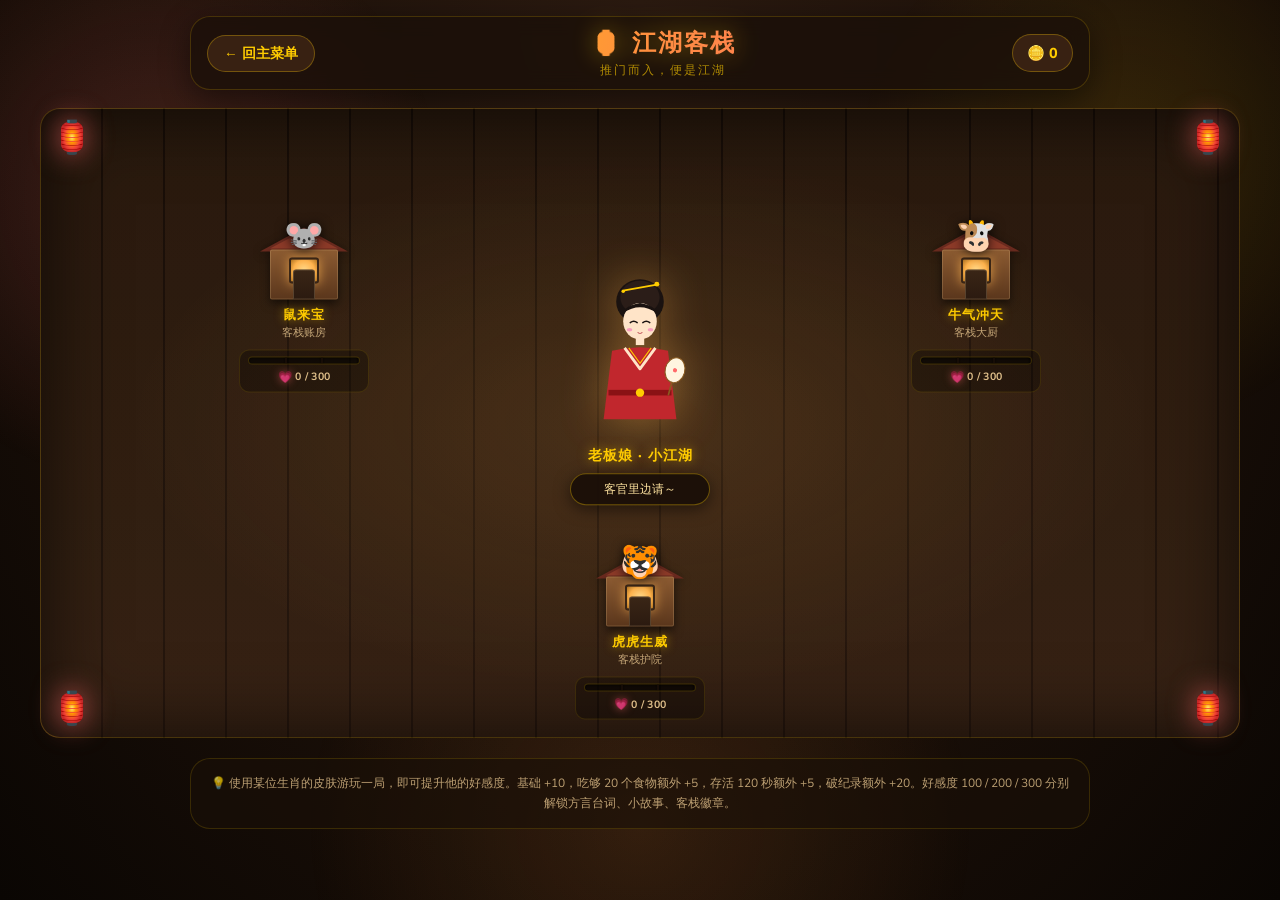
==== inn.html @ 6e3a27a8 "Add files via upload" ====
<!DOCTYPE html>
<html lang="zh-CN">
<head>
<meta charset="UTF-8">
<meta name="viewport" content="width=device-width, initial-scale=1.0, maximum-scale=1.0, user-scalable=no, viewport-fit=cover">
<title>江湖客栈 · 十二生肖闯江湖</title>
<link rel="icon" type="image/png" href="favicon.png">
<link rel="stylesheet" href="inn.css">
</head>
<body>

<!-- ===== 顶部栏 ===== -->
<header class="inn-header">
  <button class="inn-back-btn" id="innBackBtn">← 回主菜单</button>
  <div class="inn-title">
    <h1>🏮 江湖客栈</h1>
    <p>推门而入，便是江湖</p>
  </div>
  <div class="inn-wallet">🪙 <span id="innCoins">0</span></div>
</header>

<!-- ===== 客栈主场景 ===== -->
<main class="inn-scene">

  <!-- 四角灯笼装饰 -->
  <div class="inn-lantern tl">🏮</div>
  <div class="inn-lantern tr">🏮</div>
  <div class="inn-lantern bl">🏮</div>
  <div class="inn-lantern br">🏮</div>

  <!-- 老板娘（居中） -->
  <div class="inn-hostess">
    <svg viewBox="0 0 200 240" class="hostess-svg" aria-hidden="true">
      <!-- 发髻 -->
      <ellipse cx="100" cy="52" rx="34" ry="32" fill="#1a1210"/>
      <ellipse cx="100" cy="46" rx="28" ry="24" fill="#2b1d18"/>
      <!-- 发簪 -->
      <line x1="78" y1="36" x2="122" y2="28" stroke="#ffcc00" stroke-width="2.5" stroke-linecap="round"/>
      <circle cx="124" cy="27" r="3.5" fill="#ffcc00"/>
      <circle cx="76" cy="37" r="2.5" fill="#ffcc00"/>
      <!-- 脸 -->
      <ellipse cx="100" cy="80" rx="24" ry="26" fill="#ffe4c8"/>
      <!-- 刘海 -->
      <path d="M 76 68 Q 100 52 124 68 Q 122 58 100 54 Q 78 58 76 68 Z" fill="#1a1210"/>
      <!-- 眼睛（弯弯的笑眼） -->
      <path d="M 86 82 Q 91 78 96 82" stroke="#1a1210" stroke-width="2" fill="none" stroke-linecap="round"/>
      <path d="M 104 82 Q 109 78 114 82" stroke="#1a1210" stroke-width="2" fill="none" stroke-linecap="round"/>
      <!-- 腮红 -->
      <ellipse cx="85" cy="92" rx="4" ry="2.5" fill="rgba(241,91,181,0.5)"/>
      <ellipse cx="115" cy="92" rx="4" ry="2.5" fill="rgba(241,91,181,0.5)"/>
      <!-- 嘴巴 -->
      <path d="M 97 96 Q 100 99 103 96" stroke="#c96a6a" stroke-width="1.5" fill="none" stroke-linecap="round"/>
      <!-- 脖子 -->
      <rect x="94" y="102" width="12" height="12" fill="#ffe4c8"/>
      <!-- 汉服领口 -->
      <path d="M 60 122 Q 100 112 140 122 L 152 220 L 48 220 Z" fill="#c1272d"/>
      <path d="M 78 118 L 100 148 L 122 118" stroke="#ffe4c8" stroke-width="4" fill="none" stroke-linejoin="round"/>
      <path d="M 84 118 L 100 140 L 116 118" stroke="#ffcc00" stroke-width="1.5" fill="none"/>
      <!-- 腰带 -->
      <rect x="55" y="178" width="90" height="8" fill="#8a1215"/>
      <circle cx="100" cy="182" r="6" fill="#ffcc00"/>
      <!-- 手持团扇 -->
      <g transform="translate(150, 150) rotate(15)">
        <ellipse cx="0" cy="0" rx="14" ry="18" fill="#fff5e0" stroke="#8a5a20" stroke-width="1.5"/>
        <line x1="0" y1="18" x2="0" y2="36" stroke="#8a5a20" stroke-width="2.5" stroke-linecap="round"/>
        <circle cx="0" cy="0" r="3" fill="#ff6b6b"/>
      </g>
    </svg>
    <div class="hostess-name">老板娘 · 小江湖</div>
    <div class="hostess-dialog" id="hostessDialog">客官里边请～</div>
  </div>

  <!-- ===== 房间容器（由 inn.js 动态渲染） ===== -->
  <div class="inn-rooms" id="innRooms"></div>
</main>

<!-- ===== 房间详情弹窗 ===== -->
<div id="roomModal" class="room-modal">
  <div class="room-modal-box">
    <button class="room-modal-close" id="roomModalClose" aria-label="关闭">×</button>

    <div class="room-modal-head">
      <div class="rm-avatar" id="rmAvatar">🐭</div>
      <div class="rm-info">
        <div class="rm-name" id="rmName">鼠来宝</div>
        <div class="rm-title" id="rmTitle">客栈账房</div>
      </div>
    </div>

    <div class="rm-aff-wrap">
      <div class="rm-aff-label">
        <span id="rmAffTier">初识</span>
        <span id="rmAffNum">0 / 300</span>
      </div>
      <div class="rm-aff-bar"><div class="rm-aff-fill" id="rmAffFill"></div></div>
    </div>

    <div class="rm-unlocks" id="rmUnlocks"></div>

    <div class="rm-dialog" id="rmDialog"></div>

    <div class="rm-actions">
      <button class="rm-btn primary" id="rmSpeakBtn">💬 让他说一句</button>
    </div>
  </div>
</div>

<!-- ===== 页面跳转加载遮罩 ===== -->
<div id="innLoading" class="inn-loading hidden">
  <div class="inn-loading-box">
    <h2 id="innLoadingText">加载中...</h2>
    <div class="inn-loading-bar"><div id="innLoadingProgress"></div></div>
  </div>
</div>

<footer class="inn-footer">
  <p>💡 使用某位生肖的皮肤游玩一局，即可提升他的好感度。基础 +10，吃够 20 个食物额外 +5，存活 120 秒额外 +5，破纪录额外 +20。好感度 100 / 200 / 300 分别解锁方言台词、小故事、客栈徽章。</p>
</footer>

<script src="data.js"></script>
<script src="save.js"></script>
<script src="inn.js"></script>

</body>
</html>
---- inn.css ----
@import url('https://fonts.googleapis.com/css2?family=Nunito:wght@400;600;700;800&display=swap');

/* ==========================================================================
   🏮 江湖客栈 · 独立页面样式
   --------------------------------------------------------------------------
   设计基调：暖木色 + 灯笼红 + 金色月光，与主游戏的深青紫形成"推门入内"的对比。
   布局：老板娘居中，三个房间环绕；宽屏利用两侧空白，窄屏自动收拢。
   ========================================================================== */
:root {
  --c-primary:   #00f5d4;
  --c-accent:    #9b5de5;
  --c-highlight: #f15bb5;
  --c-gold:      #ffcc00;
  --t-hi:  #e8eef7;
  --t-mid: #94a3b8;
  --t-lo:  #5b6b80;
  --line-soft: rgba(148,163,184,0.14);
  --line-mid:  rgba(148,163,184,0.26);
  --r-sm: 10px;
  --r-md: 14px;
  --r-lg: 20px;
  --r-pill: 50px;
  --ease-out: cubic-bezier(0.22, 1, 0.36, 1);
  --ease-pop: cubic-bezier(0.34, 1.56, 0.64, 1);

  /* 客栈专属色 */
  --inn-bg-deep:    #0a0603;
  --inn-bg-base:    #1a0f08;
  --inn-bg-soft:    #2b1a10;
  --inn-wood:       #8c5b32;
  --inn-wood-light: #b07a45;
  --inn-lantern:    #ff6b6b;
  --inn-warm:       #ffcc66;
}

* { margin: 0; padding: 0; box-sizing: border-box; -webkit-tap-highlight-color: transparent; }

body {
  min-height: 100vh;
  font-family: 'Nunito', 'Microsoft YaHei', sans-serif;
  color: var(--t-hi);
  background: radial-gradient(ellipse at center top, #2b1a10 0%, #1a0f08 60%, #0a0603 100%);
  overflow-x: hidden;
  overflow-y: auto;
  position: relative;
  padding: 16px 10px 30px;
  display: flex;
  flex-direction: column;
  align-items: center;
  touch-action: manipulation;
  overscroll-behavior: none;
}

/* 飘落的暖光点，营造客栈氛围 */
body::before {
  content: '';
  position: fixed;
  inset: 0;
  pointer-events: none;
  z-index: 0;
  background-image:
    radial-gradient(circle at 12% 22%, rgba(255,107,107,0.18) 0%, transparent 22%),
    radial-gradient(circle at 88% 18%, rgba(255,204,0,0.12) 0%, transparent 20%),
    radial-gradient(circle at 50% 92%, rgba(255,150,60,0.12) 0%, transparent 32%);
}

/* ===== 顶部栏 ===== */
.inn-header {
  width: 100%;
  max-width: 900px;
  display: flex;
  align-items: center;
  justify-content: space-between;
  gap: 12px;
  padding: 10px 16px;
  margin-bottom: 18px;
  position: relative;
  z-index: 2;
  background: rgba(26,15,8,0.75);
  border: 1px solid rgba(255,204,0,0.18);
  border-radius: var(--r-lg);
  backdrop-filter: blur(10px);
  box-shadow: 0 8px 30px rgba(0,0,0,0.45);
}
.inn-back-btn {
  background: rgba(60,36,20,0.9);
  border: 1px solid rgba(255,204,0,0.3);
  color: var(--c-gold);
  font-family: 'Nunito', sans-serif;
  font-weight: 700;
  font-size: 0.85rem;
  padding: 8px 16px;
  border-radius: var(--r-pill);
  cursor: pointer;
  transition: all 0.22s var(--ease-out);
}
.inn-back-btn:hover {
  background: rgba(255,204,0,0.12);
  box-shadow: 0 0 18px rgba(255,204,0,0.3);
  transform: translateY(-2px);
}
.inn-title { flex: 1; text-align: center; }
.inn-title h1 {
  font-size: 1.5rem;
  font-weight: 800;
  background: linear-gradient(105deg, #ffcc00 0%, #ff8c42 50%, #ff6b6b 100%);
  -webkit-background-clip: text;
  -webkit-text-fill-color: transparent;
  background-clip: text;
  color: transparent;
  letter-spacing: 2px;
  filter: drop-shadow(0 0 12px rgba(255,204,0,0.4));
}
.inn-title p {
  font-size: 0.78rem;
  color: rgba(255,204,0,0.65);
  letter-spacing: 2px;
  margin-top: 2px;
}
.inn-wallet {
  background: rgba(60,36,20,0.9);
  border: 1px solid rgba(255,204,0,0.3);
  color: var(--c-gold);
  font-weight: 800;
  font-size: 0.9rem;
  padding: 8px 14px;
  border-radius: var(--r-pill);
  white-space: nowrap;
}

/* ===== 客栈主场景 ===== */
.inn-scene {
  position: relative;
  width: 100%;
  max-width: 1200px;
  height: 70vh;
  min-height: 520px;
  max-height: 720px;
  margin-bottom: 20px;
  z-index: 2;
}

/* 地板 + 木纹 + 中央暖光 */
.inn-scene::before {
  content: '';
  position: absolute;
  inset: 0;
  border-radius: var(--r-lg);
  background:
    repeating-linear-gradient(90deg, rgba(120,80,40,0.15) 0, rgba(120,80,40,0.15) 60px, rgba(0,0,0,0.1) 60px, rgba(0,0,0,0.1) 62px),
    radial-gradient(ellipse at center, rgba(255,180,80,0.14) 0%, transparent 60%),
    linear-gradient(180deg, #1a0f08 0%, #2b1a10 100%);
  border: 1px solid rgba(255,204,0,0.15);
  box-shadow: inset 0 0 80px rgba(0,0,0,0.7);
  pointer-events: none;
}

/* 四角灯笼 */
.inn-lantern {
  position: absolute;
  font-size: 2rem;
  filter: drop-shadow(0 0 14px rgba(255,107,107,0.75));
  animation: lanternSway 4s ease-in-out infinite alternate;
  z-index: 3;
  pointer-events: none;
}
.inn-lantern.tl { top: 8px;    left: 12px; }
.inn-lantern.tr { top: 8px;    right: 12px; animation-delay: -1s; }
.inn-lantern.bl { bottom: 8px; left: 12px; animation-delay: -2s; }
.inn-lantern.br { bottom: 8px; right: 12px; animation-delay: -3s; }
@keyframes lanternSway {
  from { transform: rotate(-4deg) translateY(0); }
  to   { transform: rotate(4deg) translateY(-3px); }
}

/* ===== 老板娘（居中） ===== */
.inn-hostess {
  position: absolute;
  left: 50%;
  top: 44%;
  transform: translate(-50%, -50%);
  text-align: center;
  z-index: 5;
  animation: hostessBreathe 4s ease-in-out infinite alternate;
}
@keyframes hostessBreathe {
  from { transform: translate(-50%, -50%) scale(1); }
  to   { transform: translate(-50%, -50%) scale(1.025); }
}
.hostess-svg {
  width: 140px;
  height: 168px;
  filter: drop-shadow(0 0 22px rgba(255,180,80,0.4));
}
.hostess-name {
  margin-top: 6px;
  font-size: 0.9rem;
  font-weight: 800;
  color: var(--c-gold);
  letter-spacing: 1px;
  text-shadow: 0 0 12px rgba(255,204,0,0.5);
}
.hostess-dialog {
  margin-top: 8px;
  padding: 6px 14px;
  background: rgba(26,15,8,0.92);
  border: 1px solid rgba(255,204,0,0.35);
  border-radius: var(--r-pill);
  font-size: 0.78rem;
  color: #ffe4a0;
  max-width: 220px;
  line-height: 1.4;
  box-shadow: 0 4px 16px rgba(0,0,0,0.5);
  transition: opacity 0.4s ease;
}

/* ===== 房间容器 ===== */
.inn-rooms { position: absolute; inset: 0; }

/* 房间卡片 */
.inn-room {
  position: absolute;
  transform: translate(-50%, -50%);
  width: 130px;
  text-align: center;
  cursor: pointer;
  transition: transform 0.3s var(--ease-out);
  z-index: 3;
}
.inn-room:hover { transform: translate(-50%, -50%) translateY(-6px) scale(1.04); }
.inn-room.locked { cursor: not-allowed; filter: grayscale(0.7); opacity: 0.55; }
.inn-room.locked:hover { transform: translate(-50%, -50%); }

/* 小木屋 */
.room-house {
  position: relative;
  width: 80px;
  height: 72px;
  margin: 0 auto 6px;
}
/* 屋顶 */
.room-house::before {
  content: '';
  position: absolute;
  left: 50%;
  top: 0;
  transform: translateX(-50%);
  width: 0;
  height: 0;
  border-left: 44px solid transparent;
  border-right: 44px solid transparent;
  border-bottom: 24px solid #6b2b1f;
  filter: drop-shadow(0 2px 4px rgba(0,0,0,0.5));
}
/* 屋顶高光 */
.room-house::after {
  content: '';
  position: absolute;
  left: 50%;
  top: 3px;
  transform: translateX(-50%);
  width: 0;
  height: 0;
  border-left: 34px solid transparent;
  border-right: 34px solid transparent;
  border-bottom: 18px solid #8c3a28;
}
/* 屋身 */
.room-body {
  position: absolute;
  left: 6px;
  right: 6px;
  top: 22px;
  bottom: 0;
  background: linear-gradient(180deg, #8c5b32 0%, #5a361c 100%);
  border-radius: 2px;
  box-shadow: inset 0 0 0 1px rgba(255,220,160,0.18), 0 4px 10px rgba(0,0,0,0.55);
}
/* 窗（发光） */
.room-body::before {
  content: '';
  position: absolute;
  left: 50%;
  top: 8px;
  transform: translateX(-50%);
  width: 26px;
  height: 22px;
  background: radial-gradient(circle, #ffd98a 0%, #ffb34d 60%, #b07320 100%);
  border: 2px solid #3a2616;
  border-radius: 3px;
  box-shadow: 0 0 12px rgba(255,180,80,0.75);
  animation: roomWindowFlicker 3s ease-in-out infinite alternate;
}
@keyframes roomWindowFlicker {
  0%, 100% { opacity: 0.85; }
  50%      { opacity: 1; }
}
/* 门 */
.room-body::after {
  content: '';
  position: absolute;
  left: 50%;
  bottom: 0;
  transform: translateX(-50%);
  width: 22px;
  height: 30px;
  background: linear-gradient(180deg, #3a2616 0%, #2b1a10 100%);
  border-radius: 3px 3px 0 0;
  box-shadow: inset 0 0 0 1px rgba(255,220,160,0.2);
}
/* 生肖 emoji 招牌 */
.room-emoji {
  position: absolute;
  top: -14px;
  left: 50%;
  transform: translateX(-50%);
  font-size: 2rem;
  filter: drop-shadow(0 2px 6px rgba(0,0,0,0.8));
  z-index: 2;
  animation: emojiFloat 3s ease-in-out infinite alternate;
}
@keyframes emojiFloat {
  from { transform: translateX(-50%) translateY(0); }
  to   { transform: translateX(-50%) translateY(-3px); }
}

.room-name {
  font-size: 0.82rem;
  font-weight: 800;
  color: var(--c-gold);
  letter-spacing: 1px;
  margin-top: 4px;
  text-shadow: 0 0 10px rgba(255,204,0,0.5);
}
.room-title {
  font-size: 0.68rem;
  color: rgba(255,220,160,0.7);
  margin-top: 1px;
}

/* ==========================================================================
   ★ 好感条美化 + 头顶气泡
   ========================================================================== */

/* ---------- 房间：可点击区 A（木屋 + 名字）---------- */
.room-talk {
  cursor: pointer;
  user-select: none;
  transition: transform 0.25s var(--ease-out);
}
.room-talk:hover { transform: translateY(-2px); }
.room-talk:active { transform: translateY(0) scale(0.98); }

/* ---------- 房间：可点击区 B（好感条）---------- */
.room-aff {
  margin-top: 10px;
  padding: 6px 8px 7px;
  border-radius: 10px;
  background: rgba(0,0,0,0.3);
  border: 1px solid rgba(255,204,0,0.12);
  cursor: pointer;
  transition: all 0.25s var(--ease-out);
}
.room-aff:hover {
  background: rgba(255,204,0,0.08);
  border-color: rgba(255,204,0,0.4);
  box-shadow: 0 0 14px rgba(255,204,0,0.18);
  transform: translateY(-1px);
}
.room-aff:active { transform: translateY(0) scale(0.98); }

/* 进度条：渐变 + 刻度点 + 内发光 */
.room-aff-bar {
  position: relative;
  height: 8px;
  background: rgba(0,0,0,0.55);
  border-radius: 4px;
  overflow: hidden;
  border: 1px solid rgba(255,204,0,0.18);
  box-shadow: inset 0 1px 3px rgba(0,0,0,0.6);
}
.room-aff-fill {
  height: 100%;
  background: linear-gradient(90deg, #ff6b6b 0%, #ff9a3c 50%, #ffcc00 100%);
  border-radius: 4px;
  transition: width 0.6s var(--ease-out);
  box-shadow: 0 0 10px rgba(255,204,0,0.55), inset 0 1px 0 rgba(255,255,255,0.35);
  position: relative;
}
.room-aff-fill::after {
  content: '';
  position: absolute;
  inset: 1px 2px auto 2px;
  height: 2px;
  background: rgba(255,255,255,0.4);
  border-radius: 2px;
  filter: blur(0.5px);
}
.room-aff-mark {
  position: absolute;
  top: 50%;
  width: 2px;
  height: 100%;
  background: rgba(26,15,8,0.7);
  transform: translate(-50%, -50%);
  pointer-events: none;
  z-index: 2;
  box-shadow: 0 0 2px rgba(0,0,0,0.8);
}
.room-aff-num {
  display: flex;
  align-items: center;
  justify-content: center;
  gap: 3px;
  font-size: 0.66rem;
  color: rgba(255,220,160,0.85);
  margin-top: 4px;
  font-weight: 700;
  letter-spacing: 0.3px;
}
.room-aff-heart {
  font-size: 0.72rem;
  filter: drop-shadow(0 0 4px rgba(255,107,107,0.7));
  animation: heartBeat 1.6s ease-in-out infinite;
}
@keyframes heartBeat {
  0%, 100% { transform: scale(1); }
  50%      { transform: scale(1.15); }
}

/* ---------- 头顶气泡 ---------- */
.room-bubble {
  position: absolute;
  left: 50%;
  bottom: calc(100% + 18px);
  transform: translate(-50%, -6px) scale(0.85);
  transform-origin: bottom center;
  padding: 8px 12px;
  min-width: 120px;
  max-width: 180px;
  background: linear-gradient(135deg, #fff8e0, #ffe1a0);
  color: #3a2616;
  font-size: 0.72rem;
  font-weight: 700;
  line-height: 1.4;
  border-radius: 12px;
  box-shadow: 0 8px 22px rgba(0,0,0,0.5), 0 0 0 2px rgba(255,204,0,0.35);
  opacity: 0;
  pointer-events: none;
  transition: opacity 0.32s var(--ease-out), transform 0.32s var(--ease-pop);
  z-index: 10;
  word-break: break-word;
  text-align: center;
}
.room-bubble.show {
  opacity: 1;
  transform: translate(-50%, -14px) scale(1);
}
.room-bubble::after {
  content: '';
  position: absolute;
  left: 50%;
  bottom: -7px;
  transform: translateX(-50%);
  width: 0;
  height: 0;
  border-left: 7px solid transparent;
  border-right: 7px solid transparent;
  border-top: 8px solid #ffe1a0;
  filter: drop-shadow(0 2px 2px rgba(0,0,0,0.25));
}
.room-bubble.thinking {
  background: linear-gradient(135deg, #f0f0f0, #dcdcdc);
  animation: bubblePulse 1s ease-in-out infinite alternate;
}
@keyframes bubblePulse {
  from { opacity: 0.7; }
  to   { opacity: 1; }
}
.room-bubble.locked {
  background: linear-gradient(135deg, #4a4a4a, #2b2b2b);
  color: #c8c8c8;
  box-shadow: 0 8px 22px rgba(0,0,0,0.5), 0 0 0 2px rgba(148,163,184,0.3);
}
.room-bubble.locked::after {
  border-top-color: #2b2b2b;
}

@media (max-width: 640px) {
  .room-bubble {
    font-size: 0.66rem;
    max-width: 140px;
    padding: 6px 10px;
  }
}

/* ===== 底部说明 ===== */
.inn-footer {
  width: 100%;
  max-width: 900px;
  text-align: center;
  padding: 14px 18px;
  background: rgba(26,15,8,0.6);
  border: 1px solid rgba(255,204,0,0.15);
  border-radius: var(--r-lg);
  font-size: 0.75rem;
  color: rgba(255,220,160,0.7);
  line-height: 1.7;
  position: relative;
  z-index: 2;
}

/* ===== 移动端 ===== */
@media (max-width: 720px) {
  .inn-title h1 { font-size: 1.15rem; }
  .inn-title p { font-size: 0.7rem; }
  .inn-back-btn { font-size: 0.75rem; padding: 7px 12px; }
  .inn-wallet { font-size: 0.8rem; padding: 7px 10px; }
  .inn-scene { height: 62vh; min-height: 440px; }
  .hostess-svg { width: 110px; height: 132px; }
  .hostess-dialog { font-size: 0.72rem; max-width: 180px; }
  .inn-room { width: 108px; }
  .room-house { width: 68px; height: 62px; }
  .room-house::before { border-left-width: 38px; border-right-width: 38px; border-bottom-width: 20px; }
  .room-house::after { border-left-width: 29px; border-right-width: 29px; border-bottom-width: 15px; top: 2px; }
  .room-body { left: 5px; right: 5px; top: 19px; }
  .room-body::before { width: 22px; height: 18px; }
  .room-body::after { width: 18px; height: 24px; }
  .room-emoji { font-size: 1.7rem; top: -12px; }
  .room-name { font-size: 0.75rem; }
  .room-title { font-size: 0.62rem; }
  .inn-lantern { font-size: 1.5rem; }
}

/* ==========================================================================
   房间详情弹窗
   ========================================================================== */
.room-modal {
  position: fixed;
  inset: 0;
  background: rgba(0,0,0,0.8);
  backdrop-filter: blur(8px);
  z-index: 80;
  display: flex;
  align-items: center;
  justify-content: center;
  opacity: 0;
  pointer-events: none;
  transition: opacity 0.3s;
}
.room-modal.show { opacity: 1; pointer-events: auto; }

.room-modal-box {
  position: relative;
  width: 92%;
  max-width: 480px;
  max-height: 88vh;
  background: linear-gradient(180deg, #2b1a10 0%, #1a0f08 100%);
  border: 1px solid rgba(255,204,0,0.35);
  border-radius: var(--r-lg);
  box-shadow: 0 25px 60px rgba(0,0,0,0.65), 0 0 40px rgba(255,180,80,0.18);
  display: flex;
  flex-direction: column;
  overflow: hidden;
  transform: translateY(12px) scale(0.97);
  transition: transform 0.32s var(--ease-pop);
}
.room-modal.show .room-modal-box { transform: translateY(0) scale(1); }

.room-modal-close {
  position: absolute;
  top: 10px;
  right: 12px;
  background: none;
  border: none;
  color: rgba(255,220,160,0.6);
  font-size: 1.6rem;
  line-height: 1;
  cursor: pointer;
  z-index: 2;
  transition: color 0.2s;
}
.room-modal-close:hover { color: #ffcc00; }

/* 头部 */
.room-modal-head {
  display: flex;
  align-items: center;
  gap: 14px;
  padding: 18px 22px 14px;
  border-bottom: 1px solid rgba(255,204,0,0.15);
  background: linear-gradient(90deg, rgba(255,107,107,0.1), rgba(255,204,0,0.08));
}
.rm-avatar {
  width: 60px;
  height: 60px;
  border-radius: 50%;
  display: flex;
  align-items: center;
  justify-content: center;
  font-size: 2rem;
  background: radial-gradient(circle at 30% 30%, #ffe1a0, #b07320);
  box-shadow: 0 0 20px rgba(255,180,80,0.4), inset 0 0 8px rgba(0,0,0,0.3);
  flex-shrink: 0;
}
.rm-info { flex: 1; min-width: 0; }
.rm-name {
  font-size: 1.15rem;
  font-weight: 800;
  color: #ffcc00;
  letter-spacing: 1px;
  text-shadow: 0 0 10px rgba(255,204,0,0.5);
}
.rm-title {
  font-size: 0.78rem;
  color: rgba(255,220,160,0.7);
  margin-top: 3px;
}

/* 好感度 */
.rm-aff-wrap { padding: 14px 22px 4px; }
.rm-aff-label {
  display: flex;
  justify-content: space-between;
  font-size: 0.78rem;
  color: rgba(255,220,160,0.8);
  margin-bottom: 6px;
}
#rmAffTier {
  font-weight: 800;
  color: #ffcc00;
  letter-spacing: 1px;
}
#rmAffNum { font-weight: 700; }
.rm-aff-bar {
  height: 8px;
  background: rgba(0,0,0,0.5);
  border-radius: 4px;
  overflow: hidden;
  border: 1px solid rgba(255,204,0,0.2);
}
.rm-aff-fill {
  height: 100%;
  width: 0%;
  background: linear-gradient(90deg, #ff6b6b, #ffcc00);
  border-radius: 4px;
  transition: width 0.7s var(--ease-out);
  box-shadow: 0 0 10px rgba(255,204,0,0.6);
}

/* 解锁内容卡片 */
.rm-unlocks {
  padding: 14px 22px 4px;
  display: flex;
  flex-direction: column;
  gap: 8px;
}
.rm-unlock {
  padding: 11px 14px;
  border-radius: 12px;
  background: rgba(60,36,20,0.5);
  border: 1px solid rgba(255,204,0,0.12);
  border-left: 3px solid rgba(148,163,184,0.3);
  transition: all 0.25s;
}
.rm-unlock.unlocked {
  background: linear-gradient(90deg, rgba(255,204,0,0.1), rgba(255,107,107,0.04));
  border-color: rgba(255,204,0,0.3);
  border-left-color: #ffcc00;
}
.rm-unlock-head {
  display: flex;
  align-items: center;
  justify-content: space-between;
  gap: 8px;
  font-size: 0.82rem;
  font-weight: 800;
  color: #ffe4a0;
}
.rm-unlock.unlocked .rm-unlock-head { color: #ffcc00; }
.rm-unlock-tag {
  font-size: 0.62rem;
  padding: 2px 8px;
  border-radius: 8px;
  background: rgba(0,0,0,0.35);
  color: rgba(255,220,160,0.6);
  font-weight: 700;
  white-space: nowrap;
}
.rm-unlock.unlocked .rm-unlock-tag {
  background: linear-gradient(135deg, #ffcc00, #ff9a00);
  color: #2b1a10;
}
.rm-unlock-body {
  font-size: 0.78rem;
  color: rgba(255,220,160,0.75);
  line-height: 1.6;
  margin-top: 6px;
}
.rm-unlock.locked .rm-unlock-body { color: rgba(148,163,184,0.5); font-style: italic; }

/* AI 气泡 */
.rm-dialog {
  margin: 14px 22px 4px;
  padding: 12px 16px;
  min-height: 56px;
  border-radius: 14px 14px 14px 4px;
  background: linear-gradient(135deg, rgba(255,204,0,0.12), rgba(255,107,107,0.08));
  border: 1px solid rgba(255,204,0,0.25);
  font-size: 0.88rem;
  color: #ffe4a0;
  line-height: 1.6;
  position: relative;
  display: none;
}
.rm-dialog.show { display: block; animation: bubbleIn 0.4s var(--ease-pop); }
.rm-dialog::before {
  content: '💬';
  position: absolute;
  top: -10px;
  left: 12px;
  font-size: 1rem;
  background: #1a0f08;
  padding: 0 4px;
  border-radius: 4px;
}
@keyframes bubbleIn {
  from { transform: scale(0.9); opacity: 0; }
  to   { transform: scale(1); opacity: 1; }
}
.rm-dialog.thinking { opacity: 0.7; }

/* 按钮 */
.rm-actions {
  padding: 12px 22px 18px;
  display: flex;
  justify-content: center;
}
.rm-btn {
  padding: 11px 28px;
  border-radius: var(--r-pill);
  border: 1px solid rgba(255,204,0,0.4);
  background: rgba(60,36,20,0.85);
  color: #ffcc00;
  font-family: 'Nunito', sans-serif;
  font-weight: 800;
  font-size: 0.9rem;
  cursor: pointer;
  transition: all 0.22s var(--ease-out);
  letter-spacing: 0.5px;
}
.rm-btn.primary {
  background: linear-gradient(135deg, #ff6b6b, #ffcc00);
  border-color: transparent;
  color: #2b1a10;
  box-shadow: 0 6px 20px rgba(255,180,80,0.4);
}
.rm-btn.primary:hover { transform: translateY(-2px); box-shadow: 0 10px 28px rgba(255,180,80,0.55); }
.rm-btn:disabled { opacity: 0.55; cursor: not-allowed; transform: none; box-shadow: none; }

/* ===== 加载遮罩 ===== */
.inn-loading {
  position: fixed;
  inset: 0;
  background: #0a0603;
  z-index: 9999;
  display: flex;
  align-items: center;
  justify-content: center;
  transition: opacity 0.35s ease;
}
.inn-loading.hidden { opacity: 0; pointer-events: none; }
.inn-loading-box { text-align: center; }
.inn-loading-box h2 {
  color: #ffcc00;
  font-size: 1.15rem;
  font-weight: 800;
  margin-bottom: 16px;
  letter-spacing: 1px;
}
.inn-loading-bar {
  width: 220px;
  height: 10px;
  background: rgba(26,15,8,0.8);
  border-radius: 10px;
  overflow: hidden;
  border: 1px solid rgba(255,204,0,0.3);
}
.inn-loading-bar > div {
  height: 100%;
  width: 0%;
  background: linear-gradient(90deg, #ff6b6b, #ffcc00);
  border-radius: 10px;
  transition: width 0.3s ease;
}

/* ===== 手机端 ===== */
@media (max-width: 640px) {
  .room-modal-box { width: 95%; max-height: 90vh; }
  .rm-avatar { width: 50px; height: 50px; font-size: 1.7rem; }
  .rm-name { font-size: 1rem; }
  .rm-unlocks { padding: 12px 16px 4px; }
  .rm-dialog { margin: 12px 16px 4px; font-size: 0.82rem; }
  .rm-aff-wrap { padding: 12px 16px 4px; }
}

/* ===== 客栈作弊提示 ===== */
.inn-cheat-toast {
  position: fixed;
  top: 20%;
  left: 50%;
  transform: translate(-50%, -30px) scale(0.92);
  padding: 14px 26px;
  background: linear-gradient(135deg, #ff6b6b, #ffcc00);
  color: #2b1a10;
  font-family: 'Nunito', sans-serif;
  font-weight: 800;
  font-size: 0.95rem;
  border-radius: var(--r-pill);
  box-shadow: 0 15px 40px rgba(255,150,60,0.5);
  opacity: 0;
  pointer-events: none;
  transition: all 0.4s cubic-bezier(0.34, 1.56, 0.64, 1);
  z-index: 999;
  max-width: 80%;
  text-align: center;
  line-height: 1.5;
}
.inn-cheat-toast.show {
  opacity: 1;
  transform: translate(-50%, 0) scale(1);
}
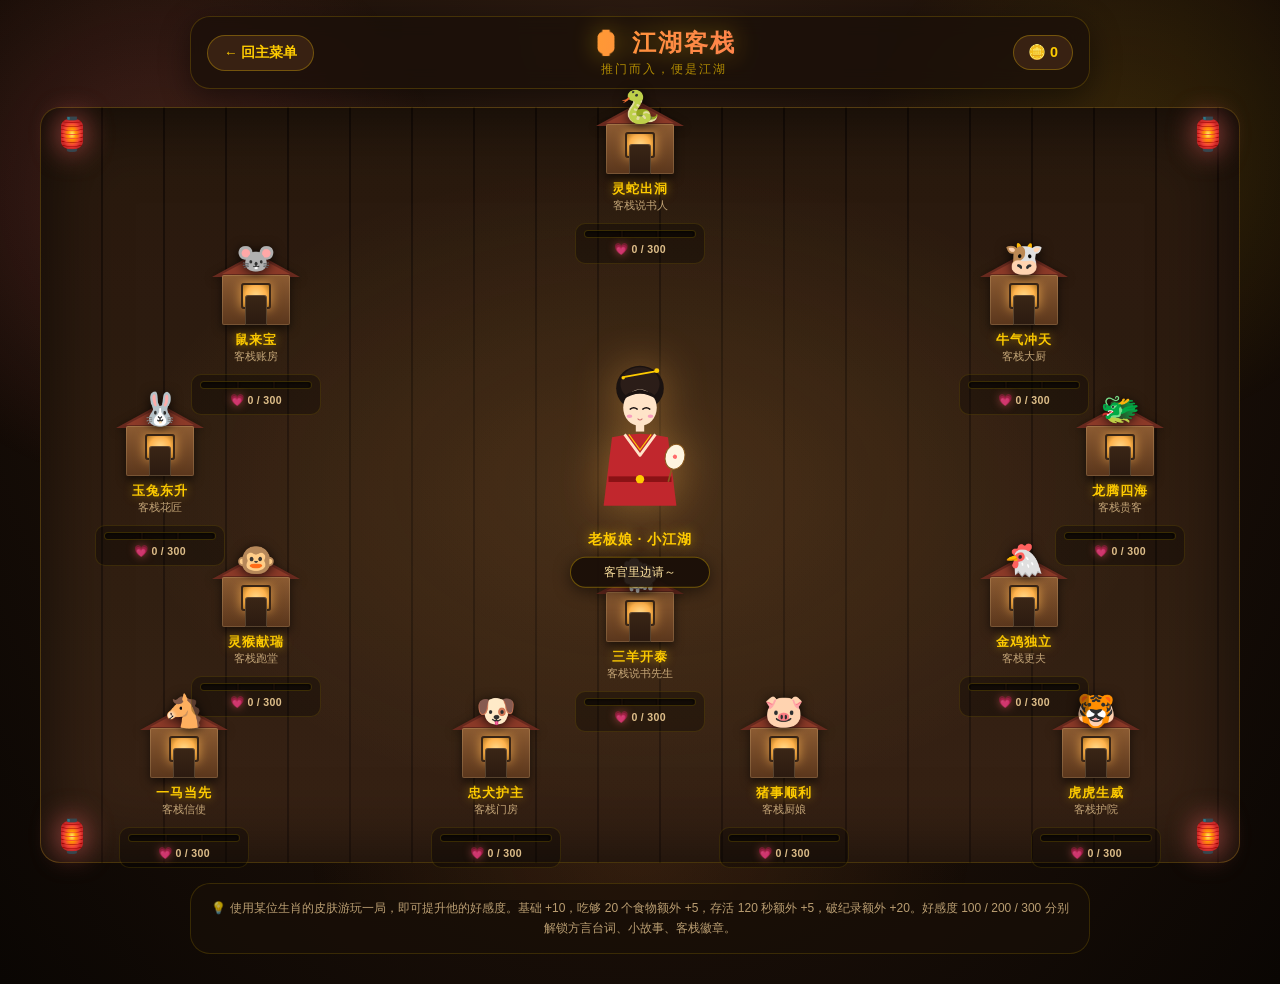
==== commit 5fbb803c: "Add files via upload" ====
--- a/inn.html
+++ b/inn.html
@@ -120,6 +120,15 @@
 <script src="data.js"></script>
 <script src="save.js"></script>
 <script src="inn.js"></script>
+<script>
+// 注册 Service Worker：页面跳转走本地缓存，手机上几乎秒开。
+// 注册失败（隐私模式、非 HTTPS 等）完全不影响客栈任何功能。
+if ('serviceWorker' in navigator) {
+  window.addEventListener('load', function () {
+    navigator.serviceWorker.register('sw.js').catch(function () {});
+  });
+}
+</script>
 
 </body>
 </html>
--- a/inn.css
+++ b/inn.css
@@ -1,4 +1,8 @@
-@import url('https://fonts.googleapis.com/css2?family=Nunito:wght@400;600;700;800&display=swap');
+/* ★ 已移除 Google Fonts 的 @import。
+   原因：fonts.googleapis.com 在国内访问不通，而 CSS 顶部的 @import 会阻塞整个样式表的
+   解析与渲染 —— 每次打开页面都要白等一次连接超时，是手机端"加载很久"的主要元凶之一。
+   现在改用系统字体栈：中文本就由系统字体渲染（Nunito 不含中文字形），
+   只有数字/英文的字形会略有变化，换来的是零字体请求、零渲染阻塞。 */
 
 /* ==========================================================================
    🏮 江湖客栈 · 独立页面样式
@@ -37,7 +41,7 @@
 
 body {
   min-height: 100vh;
-  font-family: 'Nunito', 'Microsoft YaHei', sans-serif;
+  font-family: -apple-system, BlinkMacSystemFont, 'Segoe UI', 'PingFang SC', 'Hiragino Sans GB', 'Microsoft YaHei', 'Noto Sans SC', Roboto, 'Helvetica Neue', Arial, sans-serif;
   color: var(--t-hi);
   background: radial-gradient(ellipse at center top, #2b1a10 0%, #1a0f08 60%, #0a0603 100%);
   overflow-x: hidden;
@@ -86,7 +90,7 @@
   background: rgba(60,36,20,0.9);
   border: 1px solid rgba(255,204,0,0.3);
   color: var(--c-gold);
-  font-family: 'Nunito', sans-serif;
+  font-family: inherit;
   font-weight: 700;
   font-size: 0.85rem;
   padding: 8px 16px;
@@ -133,9 +137,9 @@
   position: relative;
   width: 100%;
   max-width: 1200px;
-  height: 70vh;
-  min-height: 520px;
-  max-height: 720px;
+  height: 84vh;
+  min-height: 700px;
+  max-height: 860px;
   margin-bottom: 20px;
   z-index: 2;
 }
@@ -177,7 +181,7 @@
 .inn-hostess {
   position: absolute;
   left: 50%;
-  top: 44%;
+  top: 48%;
   transform: translate(-50%, -50%);
   text-align: center;
   z-index: 5;
@@ -429,6 +433,11 @@
 }
 
 /* ---------- 头顶气泡 ---------- */
+/* ★ 气泡弹出时，把整个房间提到最上层。
+   原因：.inn-room 带 transform，会形成独立层叠上下文，
+   气泡自身的 z-index 无法突破房间边界，会被相邻房间的木屋盖住。 */
+.inn-room.bubble-open { z-index: 40; }
+
 .room-bubble {
   position: absolute;
   left: 50%;
@@ -516,20 +525,26 @@
   .inn-title p { font-size: 0.7rem; }
   .inn-back-btn { font-size: 0.75rem; padding: 7px 12px; }
   .inn-wallet { font-size: 0.8rem; padding: 7px 10px; }
-  .inn-scene { height: 62vh; min-height: 440px; }
+  .inn-scene { height: 78vh; min-height: 620px; max-height: none; }
   .hostess-svg { width: 110px; height: 132px; }
   .hostess-dialog { font-size: 0.72rem; max-width: 180px; }
-  .inn-room { width: 108px; }
-  .room-house { width: 68px; height: 62px; }
-  .room-house::before { border-left-width: 38px; border-right-width: 38px; border-bottom-width: 20px; }
-  .room-house::after { border-left-width: 29px; border-right-width: 29px; border-bottom-width: 15px; top: 2px; }
-  .room-body { left: 5px; right: 5px; top: 19px; }
-  .room-body::before { width: 22px; height: 18px; }
-  .room-body::after { width: 18px; height: 24px; }
-  .room-emoji { font-size: 1.7rem; top: -12px; }
-  .room-name { font-size: 0.75rem; }
-  .room-title { font-size: 0.62rem; }
-  .inn-lantern { font-size: 1.5rem; }
+  /* ★ 房间收窄到 88px：12 个住客要在手机窄屏上互不重叠。
+     底部一排 4 个房间的横向间距只有 24%，而房间宽度必须小于这个间距
+     （108px 时占屏宽约 29%，底部一排会互相压住、中间那颗还会顶到上一排）。 */
+  .inn-room { width: 88px; }
+  .room-house { width: 55px; height: 51px; }
+  .room-house::before { border-left-width: 31px; border-right-width: 31px; border-bottom-width: 16px; }
+  .room-house::after { border-left-width: 24px; border-right-width: 24px; border-bottom-width: 12px; top: 2px; }
+  .room-body { left: 4px; right: 4px; top: 16px; }
+  .room-body::before { width: 18px; height: 15px; }
+  .room-body::after { width: 15px; height: 20px; }
+  .room-emoji { font-size: 1.4rem; top: -10px; }
+  .room-name { font-size: 0.66rem; }
+  .room-title { font-size: 0.56rem; }
+  .room-aff { margin-top: 7px; padding: 5px 6px 6px; }
+  .room-aff-num { font-size: 0.6rem; }
+  .room-bubble { max-width: 130px; }
+  .inn-lantern { font-size: 1.4rem; }
 }
 
 /* ==========================================================================
@@ -742,7 +757,7 @@
   border: 1px solid rgba(255,204,0,0.4);
   background: rgba(60,36,20,0.85);
   color: #ffcc00;
-  font-family: 'Nunito', sans-serif;
+  font-family: inherit;
   font-weight: 800;
   font-size: 0.9rem;
   cursor: pointer;
@@ -813,7 +828,7 @@
   padding: 14px 26px;
   background: linear-gradient(135deg, #ff6b6b, #ffcc00);
   color: #2b1a10;
-  font-family: 'Nunito', sans-serif;
+  font-family: inherit;
   font-weight: 800;
   font-size: 0.95rem;
   border-radius: var(--r-pill);
